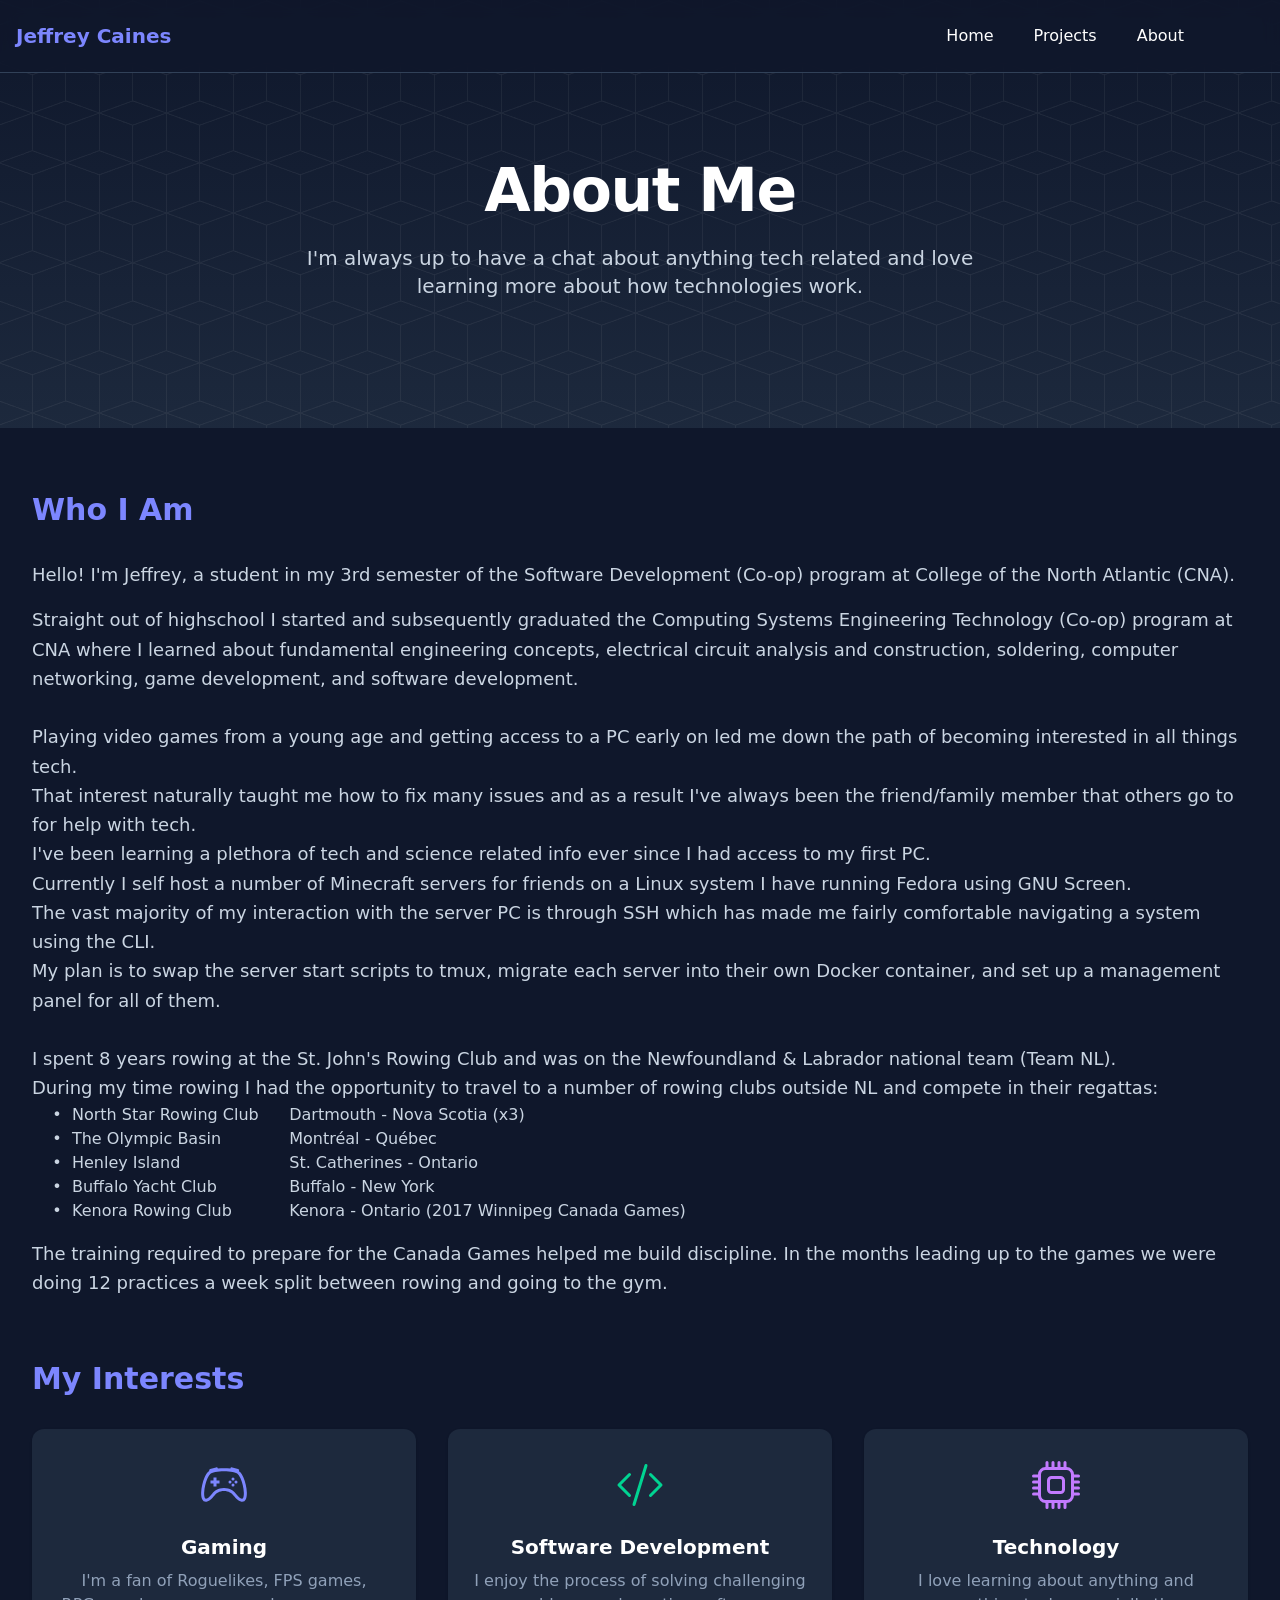
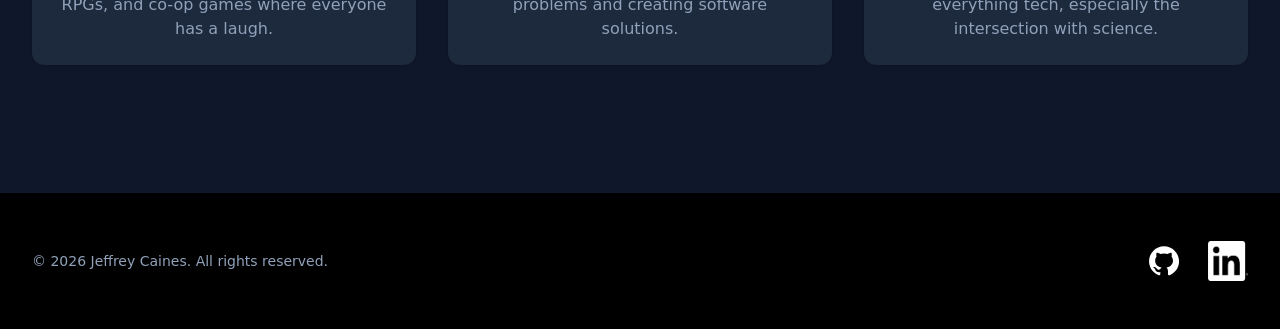
==== about.html @ e4be2f66 "Initial commit" ====
<!DOCTYPE html>
<html lang="en">
<head>
    <meta charset="UTF-8">
    <meta name="viewport" content="width=device-width, initial-scale=1.0">
    <title>About - Jeffrey Caines</title>
    <link href="./src/output.css" rel="stylesheet">
</head>
<body class="bg-slate-800 font-sans antialiased text-slate-900">
    <!-- Navigation -->
    <nav class="fixed top-0 z-50 w-full border-b backdrop-blur border-slate-700 bg-slate-900/80">
        <div class="mx-auto flex max-w-7xl items-center justify-between p-4">
            <a href="/" class="text-xl font-bold text-indigo-400">Jeffrey Caines</a>
            <button type="button" id="mobile-menu-toggle" class="inline-flex items-center justify-center rounded-md w-10 h-10 p-2 text-slate-400 hover:bg-slate-800 md:hidden">
                <svg class="h-5 w-5" fill="none" viewBox="0 0 24 24" stroke-width="1.5" stroke="currentColor"><path stroke-linecap="round" stroke-linejoin="round" d="M3.75 6.75h16.5M3.75 12h16.5m-16.5 5.25h16.5" aria-label="Open Mobile Navigation Menu"></path></svg>
            </button>
            <div class="hidden w-full md:block md:w-auto" id="mobile-menu">
                <ul class="font-medium flex flex-col p-4 border rounded-lg shadow-sm  border-slate-700 md:p-0 md:flex-row md:mr-16 md:items-center md:border-none md:shadow-none">
                    <li><a href="/"         class="block py-2 pl-2 rounded mx-4 text-white hover:bg-slate-800 hover:text-indigo-500">Home</a></li>
                    <li><a href="/projects" class="block py-2 pl-2 rounded mx-4 text-white hover:bg-slate-800 hover:text-indigo-500">Projects</a></li>
                    <li><a href="/about"    class="block py-2 pl-2 rounded mx-4 text-white hover:bg-slate-800 hover:text-indigo-500">About</a></li>
                    <!-- <li><a href="/resume"   class="block py-2 pl-2 rounded mx-4 text-white hover:bg-slate-800 hover:text-indigo-500">Resume</a></li> -->
                </ul>
            </div>
        </div>
    </nav>
    
    <!-- Hero Section -->
    <section class="relative overflow-hidden pt-32 pb-16 md:pt-40 md:pb-24 bg-gradient-to-b from-slate-900 to-slate-800">
        <div class="absolute inset-0 bg-hero-pattern opacity-30"></div>
        <div class="relative max-w-7xl mx-auto px-4 sm:px-6 lg:px-8 text-center">
            <h1 class="text-4xl font-extrabold tracking-tight md:text-5xl lg:text-6xl text-white mb-6">About Me</h1>
            <p class="max-w-2xl mx-auto text-xl text-slate-300 mb-8">I'm always up to have a chat about anything tech related and love learning more about how technologies work.</p>
        </div>
    </section>

    <!-- About Content -->
    <section class="py-16 bg-slate-900">
        <div class="max-w-7xl mx-auto px-4 sm:px-6 lg:px-8">
            <!-- Introduction Section -->
            <div class="mb-16">
                <h2 class="text-3xl font-bold mb-8 text-indigo-400">Who I Am</h2>
                <p class="text-lg leading-relaxed text-slate-300">
                    Hello! I'm Jeffrey, a student in my 3rd semester of the Software Development (Co-op) program at College of the North Atlantic (CNA).
                </p>
                <p class="text-lg leading-relaxed text-slate-300 mt-4">
                    Straight out of highschool I started and subsequently graduated the Computing Systems Engineering Technology (Co-op) program at CNA where I learned about fundamental engineering concepts, electrical circuit analysis and construction, soldering, computer networking, game development, and software development.
                    <br>
                    <br>Playing video games from a young age and getting access to a PC early on led me down the path of becoming interested in all things tech.
                    <br>That interest naturally taught me how to fix many issues and as a result I've always been the friend/family member that others go to for help with tech.
                    <br>I've been learning a plethora of tech and science related info ever since I had access to my first PC.
                    <br>Currently I self host a number of Minecraft servers for friends on a Linux system I have running Fedora using GNU Screen.
                    <br>The vast majority of my interaction with the server PC is through SSH which has made me fairly comfortable navigating a system using the CLI.
                    <br>My plan is to swap the server start scripts to tmux, migrate each server into their own Docker container, and set up a management panel for all of them.
                    <br>
                    <br>I spent 8 years rowing at the St. John's Rowing Club and was on the Newfoundland & Labrador national team (Team NL).
                    <br>During my time rowing I had the opportunity to travel to a number of rowing clubs outside NL and compete in their regattas:
                </p>
                    <table class="text-slate-300" style="white-space: pre;">
                        <tr><td>    •  </td><td>North Star Rowing Club      </td><td>Dartmouth - Nova Scotia (x3)</td></tr>
                        <tr><td>    •  </td><td>The Olympic Basin</td><td>Montréal - Québec</td></tr>
                        <tr><td>    •  </td><td>Henley Island</td><td>St. Catherines - Ontario</td></tr>
                        <tr><td>    •  </td><td>Buffalo Yacht Club</td><td>Buffalo - New York</td></tr>
                        <tr><td>    •  </td><td>Kenora Rowing Club</td><td>Kenora - Ontario (2017 Winnipeg Canada Games)</td></tr>
                    </table>
                <p class="text-lg leading-relaxed text-slate-300 mt-4">
                    The training required to prepare for the Canada Games helped me build discipline. In the months leading up to the games we were doing 12 practices a week split between rowing and going to the gym.
                </p>
            </div>

            <!-- Interests Grid -->
            <div class="mb-16">
                <h2 class="text-3xl font-bold mb-8 text-indigo-400">My Interests</h2>
                <div class="grid grid-cols-1 md:grid-cols-3 gap-8">
                    <!-- Interest 1 -->
                    <article class="text-center p-6  rounded-xl shadow-sm hover:shadow-md transition-shadow bg-slate-800">
                        <div class="mb-4 w-16 h-16 mx-auto flex items-center justify-center">
                            <svg xmlns="http://www.w3.org/2000/svg" fill="currentColor" class="bi bi-code-slash text-indigo-400 w-12 h-12" viewBox="0 0 16 16">
                                <path d="M11.5 6.027a.5.5 0 1 1-1 0 .5.5 0 0 1 1 0m-1.5 1.5a.5.5 0 1 0 0-1 .5.5 0 0 0 0 1m2.5-.5a.5.5 0 1 1-1 0 .5.5 0 0 1 1 0m-1.5 1.5a.5.5 0 1 0 0-1 .5.5 0 0 0 0 1m-6.5-3h1v1h1v1h-1v1h-1v-1h-1v-1h1z"/>
                                <path d="M3.051 3.26a.5.5 0 0 1 .354-.613l1.932-.518a.5.5 0 0 1 .62.39c.655-.079 1.35-.117 2.043-.117.72 0 1.443.041 2.12.126a.5.5 0 0 1 .622-.399l1.932.518a.5.5 0 0 1 .306.729q.211.136.373.297c.408.408.78 1.05 1.095 1.772.32.733.599 1.591.805 2.466s.34 1.78.364 2.606c.024.816-.059 1.602-.328 2.21a1.42 1.42 0 0 1-1.445.83c-.636-.067-1.115-.394-1.513-.773-.245-.232-.496-.526-.739-.808-.126-.148-.25-.292-.368-.423-.728-.804-1.597-1.527-3.224-1.527s-2.496.723-3.224 1.527c-.119.131-.242.275-.368.423-.243.282-.494.575-.739.808-.398.38-.877.706-1.513.773a1.42 1.42 0 0 1-1.445-.83c-.27-.608-.352-1.395-.329-2.21.024-.826.16-1.73.365-2.606.206-.875.486-1.733.805-2.466.315-.722.687-1.364 1.094-1.772a2.3 2.3 0 0 1 .433-.335l-.028-.079zm2.036.412c-.877.185-1.469.443-1.733.708-.276.276-.587.783-.885 1.465a14 14 0 0 0-.748 2.295 12.4 12.4 0 0 0-.339 2.406c-.022.755.062 1.368.243 1.776a.42.42 0 0 0 .426.24c.327-.034.61-.199.929-.502.212-.202.4-.423.615-.674.133-.156.276-.323.44-.504C4.861 9.969 5.978 9.027 8 9.027s3.139.942 3.965 1.855c.164.181.307.348.44.504.214.251.403.472.615.674.318.303.601.468.929.503a.42.42 0 0 0 .426-.241c.18-.408.265-1.02.243-1.776a12.4 12.4 0 0 0-.339-2.406 14 14 0 0 0-.748-2.295c-.298-.682-.61-1.19-.885-1.465-.264-.265-.856-.523-1.733-.708-.85-.179-1.877-.27-2.913-.27s-2.063.091-2.913.27"/>
                            </svg>
                        </div>
                        <h3 class="text-xl font-bold mb-2 text-white">Gaming</h3>
                        <p class="text-slate-400">I'm a fan of Roguelikes, FPS games, RPGs, and co-op games where everyone has a laugh.</p>
                    </article>

                    <!-- Interest 2 -->
                    <article class="text-center p-6 rounded-xl shadow-sm hover:shadow-md transition-shadow bg-slate-800">
                        <div class="mb-4 w-16 h-16 mx-auto flex items-center justify-center">
                            <svg xmlns="http://www.w3.org/2000/svg" fill="currentColor" class="bi bi-code-slash text-emerald-400 w-12 h-12" viewBox="0 0 16 16">
                                <path d="M10.478 1.647a.5.5 0 1 0-.956-.294l-4 13a.5.5 0 0 0 .956.294zM4.854 4.146a.5.5 0 0 1 0 .708L1.707 8l3.147 3.146a.5.5 0 0 1-.708.708l-3.5-3.5a.5.5 0 0 1 0-.708l3.5-3.5a.5.5 0 0 1 .708 0m6.292 0a.5.5 0 0 0 0 .708L14.293 8l-3.147 3.146a.5.5 0 0 0 .708.708l3.5-3.5a.5.5 0 0 0 0-.708l-3.5-3.5a.5.5 0 0 0-.708 0"/>
                            </svg>
                        </div>
                        <h3 class="text-xl font-bold mb-2 text-white">Software Development</h3>
                        <p class="text-slate-400">I enjoy the process of solving challenging problems and creating software solutions.</p>
                    </article>

                    <!-- Interest 3 -->
                    <article class="text-center p-6 rounded-xl shadow-sm hover:shadow-md transition-shadow bg-slate-800">
                        <div class="mb-4 w-16 h-16 mx-auto flex items-center justify-center">
                            <svg xmlns="http://www.w3.org/2000/svg" fill="currentColor" class="bi bi-code-slash text-purple-400 w-12 h-12" viewBox="0 0 16 16">
                                <path d="M5 0a.5.5 0 0 1 .5.5V2h1V.5a.5.5 0 0 1 1 0V2h1V.5a.5.5 0 0 1 1 0V2h1V.5a.5.5 0 0 1 1 0V2A2.5 2.5 0 0 1 14 4.5h1.5a.5.5 0 0 1 0 1H14v1h1.5a.5.5 0 0 1 0 1H14v1h1.5a.5.5 0 0 1 0 1H14v1h1.5a.5.5 0 0 1 0 1H14a2.5 2.5 0 0 1-2.5 2.5v1.5a.5.5 0 0 1-1 0V14h-1v1.5a.5.5 0 0 1-1 0V14h-1v1.5a.5.5 0 0 1-1 0V14h-1v1.5a.5.5 0 0 1-1 0V14A2.5 2.5 0 0 1 2 11.5H.5a.5.5 0 0 1 0-1H2v-1H.5a.5.5 0 0 1 0-1H2v-1H.5a.5.5 0 0 1 0-1H2v-1H.5a.5.5 0 0 1 0-1H2A2.5 2.5 0 0 1 4.5 2V.5A.5.5 0 0 1 5 0m-.5 3A1.5 1.5 0 0 0 3 4.5v7A1.5 1.5 0 0 0 4.5 13h7a1.5 1.5 0 0 0 1.5-1.5v-7A1.5 1.5 0 0 0 11.5 3zM5 6.5A1.5 1.5 0 0 1 6.5 5h3A1.5 1.5 0 0 1 11 6.5v3A1.5 1.5 0 0 1 9.5 11h-3A1.5 1.5 0 0 1 5 9.5zM6.5 6a.5.5 0 0 0-.5.5v3a.5.5 0 0 0 .5.5h3a.5.5 0 0 0 .5-.5v-3a.5.5 0 0 0-.5-.5z"/>
                            </svg>
                        </div>
                        <h3 class="text-xl font-bold mb-2 text-white">Technology</h3>
                        <p class= "text-slate-400">I love learning about anything and everything tech, especially the intersection with science.</p>
                    </article>
                </div>
            </div>

        </div>
    </section>

    <!-- Footer -->
    <footer class="bg-black py-12">
        <div class="max-w-7xl mx-auto px-4 sm:px-6 lg:px-8">
            <div class="flex flex-col md:flex-row justify-between items-center">
                <div class="mb-4 md:mb-0">
                    <p class="text-slate-400 text-sm">© 2026 Jeffrey Caines. All rights reserved.</p>
                </div>
                <div class="flex space-x-6">
                    <a href="https://github.com/JeffreyCaines" target="_blank" rel="noopener noreferrer" aria-label="GitHub">
                        <img class="w-10 h-10" src="assets/GitHub_Invertocat_White_Clearspace.svg"></img>
                    </a>
                    <a href="https://linkedin.com/in/jcaines7" target="_blank" rel="noopener noreferrer" aria-label="LinkedIn">
                        <img class="w-10 h-10" src="assets/InBug-White.png"></img>
                    </a>
                </div>
            </div>
        </div>
    </footer>

<script src="main.js" defer></script>
</body>
</html>
---- src/output.css ----
/*! tailwindcss v4.3.0 | MIT License | https://tailwindcss.com */
@layer properties;
@layer theme, base, components, utilities;
@layer theme {
  :root, :host {
    --font-sans: ui-sans-serif, system-ui, sans-serif, "Apple Color Emoji",
      "Segoe UI Emoji", "Segoe UI Symbol", "Noto Color Emoji";
    --font-mono: ui-monospace, SFMono-Regular, Menlo, Monaco, Consolas, "Liberation Mono",
      "Courier New", monospace;
    --color-red-600: oklch(57.7% 0.245 27.325);
    --color-emerald-100: oklch(95% 0.052 163.051);
    --color-emerald-400: oklch(76.5% 0.177 163.223);
    --color-emerald-500: oklch(69.6% 0.17 162.48);
    --color-emerald-600: oklch(59.6% 0.145 163.225);
    --color-emerald-900: oklch(37.8% 0.077 168.94);
    --color-teal-600: oklch(60% 0.118 184.704);
    --color-cyan-500: oklch(71.5% 0.143 215.221);
    --color-cyan-600: oklch(60.9% 0.126 221.723);
    --color-blue-100: oklch(93.2% 0.032 255.585);
    --color-blue-500: oklch(62.3% 0.214 259.815);
    --color-blue-900: oklch(37.9% 0.146 265.522);
    --color-indigo-50: oklch(96.2% 0.018 272.314);
    --color-indigo-100: oklch(93% 0.034 272.788);
    --color-indigo-200: oklch(87% 0.065 274.039);
    --color-indigo-400: oklch(67.3% 0.182 276.935);
    --color-indigo-500: oklch(58.5% 0.233 277.117);
    --color-indigo-600: oklch(51.1% 0.262 276.966);
    --color-indigo-700: oklch(45.7% 0.24 277.023);
    --color-indigo-900: oklch(35.9% 0.144 278.697);
    --color-purple-300: oklch(82.7% 0.119 306.383);
    --color-purple-400: oklch(71.4% 0.203 305.504);
    --color-purple-600: oklch(55.8% 0.288 302.321);
    --color-pink-500: oklch(65.6% 0.241 354.308);
    --color-slate-50: oklch(98.4% 0.003 247.858);
    --color-slate-100: oklch(96.8% 0.007 247.896);
    --color-slate-200: oklch(92.9% 0.013 255.508);
    --color-slate-300: oklch(86.9% 0.022 252.894);
    --color-slate-400: oklch(70.4% 0.04 256.788);
    --color-slate-500: oklch(55.4% 0.046 257.417);
    --color-slate-600: oklch(44.6% 0.043 257.281);
    --color-slate-700: oklch(37.2% 0.044 257.287);
    --color-slate-800: oklch(27.9% 0.041 260.031);
    --color-slate-900: oklch(20.8% 0.042 265.755);
    --color-gray-700: oklch(37.3% 0.034 259.733);
    --color-gray-800: oklch(27.8% 0.033 256.848);
    --color-black: #000;
    --color-white: #fff;
    --spacing: 0.25rem;
    --container-2xl: 42rem;
    --container-3xl: 48rem;
    --container-4xl: 56rem;
    --container-7xl: 80rem;
    --text-xs: 0.75rem;
    --text-xs--line-height: calc(1 / 0.75);
    --text-sm: 0.875rem;
    --text-sm--line-height: calc(1.25 / 0.875);
    --text-base: 1rem;
    --text-base--line-height: calc(1.5 / 1);
    --text-lg: 1.125rem;
    --text-lg--line-height: calc(1.75 / 1.125);
    --text-xl: 1.25rem;
    --text-xl--line-height: calc(1.75 / 1.25);
    --text-2xl: 1.5rem;
    --text-2xl--line-height: calc(2 / 1.5);
    --text-3xl: 1.875rem;
    --text-3xl--line-height: calc(2.25 / 1.875);
    --text-4xl: 2.25rem;
    --text-4xl--line-height: calc(2.5 / 2.25);
    --text-5xl: 3rem;
    --text-5xl--line-height: 1;
    --text-6xl: 3.75rem;
    --text-6xl--line-height: 1;
    --font-weight-medium: 500;
    --font-weight-semibold: 600;
    --font-weight-bold: 700;
    --font-weight-extrabold: 800;
    --tracking-tight: -0.025em;
    --leading-relaxed: 1.625;
    --radius-md: 0.375rem;
    --radius-lg: 0.5rem;
    --radius-xl: 0.75rem;
    --default-transition-duration: 150ms;
    --default-transition-timing-function: cubic-bezier(0.4, 0, 0.2, 1);
    --default-font-family: var(--font-sans);
    --default-mono-font-family: var(--font-mono);
    --color-python-color: oklch(53.54% 0.1022 246.5);
    --color-javascript-color: oklch(89.61% 0.1527 102.08);
    --color-html-color: oklch(62.21% 0.1938 34.85);
    --color-css-color: oklch(44.03% 0.1603 303.37);
    --color-java-color: oklch(60.4% 0.1232 69.41);
    --color-c-color: oklch(44.95% 0 0);
    --color-csharp-color: oklch(53.9814% 0.179279 141.4299);
    --color-objectivec-color: oklch(65.66% 0.1838 258.62);
    --color-sql-color: oklch(71.46% 0.1579 67.02);
    --color-php-color: oklch(49.23% 0.0915 272.03);
    --color-xml-color: oklch(48.51% 0.1428 251.44);
    --color-jinja-color: oklch(47.96% 0.1608 28.48);
    --color-html-alt-color: contrast-color(var(--color-html-color) to white black);
    --background-image-hero-pattern: url('../assets/cubes.png');
  }
}
@layer base {
  *, ::after, ::before, ::backdrop, ::file-selector-button {
    box-sizing: border-box;
    margin: 0;
    padding: 0;
    border: 0 solid;
  }
  html, :host {
    line-height: 1.5;
    -webkit-text-size-adjust: 100%;
    tab-size: 4;
    font-family: var(--default-font-family, ui-sans-serif, system-ui, sans-serif, "Apple Color Emoji", "Segoe UI Emoji", "Segoe UI Symbol", "Noto Color Emoji");
    font-feature-settings: var(--default-font-feature-settings, normal);
    font-variation-settings: var(--default-font-variation-settings, normal);
    -webkit-tap-highlight-color: transparent;
  }
  hr {
    height: 0;
    color: inherit;
    border-top-width: 1px;
  }
  abbr:where([title]) {
    -webkit-text-decoration: underline dotted;
    text-decoration: underline dotted;
  }
  h1, h2, h3, h4, h5, h6 {
    font-size: inherit;
    font-weight: inherit;
  }
  a {
    color: inherit;
    -webkit-text-decoration: inherit;
    text-decoration: inherit;
  }
  b, strong {
    font-weight: bolder;
  }
  code, kbd, samp, pre {
    font-family: var(--default-mono-font-family, ui-monospace, SFMono-Regular, Menlo, Monaco, Consolas, "Liberation Mono", "Courier New", monospace);
    font-feature-settings: var(--default-mono-font-feature-settings, normal);
    font-variation-settings: var(--default-mono-font-variation-settings, normal);
    font-size: 1em;
  }
  small {
    font-size: 80%;
  }
  sub, sup {
    font-size: 75%;
    line-height: 0;
    position: relative;
    vertical-align: baseline;
  }
  sub {
    bottom: -0.25em;
  }
  sup {
    top: -0.5em;
  }
  table {
    text-indent: 0;
    border-color: inherit;
    border-collapse: collapse;
  }
  :-moz-focusring {
    outline: auto;
  }
  progress {
    vertical-align: baseline;
  }
  summary {
    display: list-item;
  }
  ol, ul, menu {
    list-style: none;
  }
  img, svg, video, canvas, audio, iframe, embed, object {
    display: block;
    vertical-align: middle;
  }
  img, video {
    max-width: 100%;
    height: auto;
  }
  button, input, select, optgroup, textarea, ::file-selector-button {
    font: inherit;
    font-feature-settings: inherit;
    font-variation-settings: inherit;
    letter-spacing: inherit;
    color: inherit;
    border-radius: 0;
    background-color: transparent;
    opacity: 1;
  }
  :where(select:is([multiple], [size])) optgroup {
    font-weight: bolder;
  }
  :where(select:is([multiple], [size])) optgroup option {
    padding-inline-start: 20px;
  }
  ::file-selector-button {
    margin-inline-end: 4px;
  }
  ::placeholder {
    opacity: 1;
  }
  @supports (not (-webkit-appearance: -apple-pay-button))  or (contain-intrinsic-size: 1px) {
    ::placeholder {
      color: currentcolor;
      @supports (color: color-mix(in lab, red, red)) {
        color: color-mix(in oklab, currentcolor 50%, transparent);
      }
    }
  }
  textarea {
    resize: vertical;
  }
  ::-webkit-search-decoration {
    -webkit-appearance: none;
  }
  ::-webkit-date-and-time-value {
    min-height: 1lh;
    text-align: inherit;
  }
  ::-webkit-datetime-edit {
    display: inline-flex;
  }
  ::-webkit-datetime-edit-fields-wrapper {
    padding: 0;
  }
  ::-webkit-datetime-edit, ::-webkit-datetime-edit-year-field, ::-webkit-datetime-edit-month-field, ::-webkit-datetime-edit-day-field, ::-webkit-datetime-edit-hour-field, ::-webkit-datetime-edit-minute-field, ::-webkit-datetime-edit-second-field, ::-webkit-datetime-edit-millisecond-field, ::-webkit-datetime-edit-meridiem-field {
    padding-block: 0;
  }
  ::-webkit-calendar-picker-indicator {
    line-height: 1;
  }
  :-moz-ui-invalid {
    box-shadow: none;
  }
  button, input:where([type="button"], [type="reset"], [type="submit"]), ::file-selector-button {
    appearance: button;
  }
  ::-webkit-inner-spin-button, ::-webkit-outer-spin-button {
    height: auto;
  }
  [hidden]:where(:not([hidden="until-found"])) {
    display: none !important;
  }
}
@layer utilities {
  .absolute {
    position: absolute;
  }
  .fixed {
    position: fixed;
  }
  .relative {
    position: relative;
  }
  .inset-0 {
    inset: calc(var(--spacing) * 0);
  }
  .top-0 {
    top: calc(var(--spacing) * 0);
  }
  .left-0 {
    left: calc(var(--spacing) * 0);
  }
  .left-\[-1\.688rem\] {
    left: -1.688rem;
  }
  .z-10 {
    z-index: 10;
  }
  .z-50 {
    z-index: 50;
  }
  .container {
    width: 100%;
    @media (width >= 40rem) {
      max-width: 40rem;
    }
    @media (width >= 48rem) {
      max-width: 48rem;
    }
    @media (width >= 64rem) {
      max-width: 64rem;
    }
    @media (width >= 80rem) {
      max-width: 80rem;
    }
    @media (width >= 96rem) {
      max-width: 96rem;
    }
  }
  .mx-4 {
    margin-inline: calc(var(--spacing) * 4);
  }
  .mx-auto {
    margin-inline: auto;
  }
  .my-auto {
    margin-block: auto;
  }
  .mt-1 {
    margin-top: calc(var(--spacing) * 1);
  }
  .mt-2 {
    margin-top: calc(var(--spacing) * 2);
  }
  .mt-3 {
    margin-top: calc(var(--spacing) * 3);
  }
  .mt-4 {
    margin-top: calc(var(--spacing) * 4);
  }
  .mt-5 {
    margin-top: calc(var(--spacing) * 5);
  }
  .mt-6 {
    margin-top: calc(var(--spacing) * 6);
  }
  .mt-7 {
    margin-top: calc(var(--spacing) * 7);
  }
  .mt-8 {
    margin-top: calc(var(--spacing) * 8);
  }
  .mt-10 {
    margin-top: calc(var(--spacing) * 10);
  }
  .mt-12 {
    margin-top: calc(var(--spacing) * 12);
  }
  .mt-30 {
    margin-top: calc(var(--spacing) * 30);
  }
  .mt-auto {
    margin-top: auto;
  }
  .mr-2 {
    margin-right: calc(var(--spacing) * 2);
  }
  .mr-6 {
    margin-right: calc(var(--spacing) * 6);
  }
  .mb-1 {
    margin-bottom: calc(var(--spacing) * 1);
  }
  .mb-2 {
    margin-bottom: calc(var(--spacing) * 2);
  }
  .mb-4 {
    margin-bottom: calc(var(--spacing) * 4);
  }
  .mb-6 {
    margin-bottom: calc(var(--spacing) * 6);
  }
  .mb-8 {
    margin-bottom: calc(var(--spacing) * 8);
  }
  .mb-12 {
    margin-bottom: calc(var(--spacing) * 12);
  }
  .mb-16 {
    margin-bottom: calc(var(--spacing) * 16);
  }
  .mb-auto {
    margin-bottom: auto;
  }
  .ml-16 {
    margin-left: calc(var(--spacing) * 16);
  }
  .line-clamp-3 {
    overflow: hidden;
    display: -webkit-box;
    -webkit-box-orient: vertical;
    -webkit-line-clamp: 3;
  }
  .block {
    display: block;
  }
  .flex {
    display: flex;
  }
  .grid {
    display: grid;
  }
  .hidden {
    display: none;
  }
  .inline-flex {
    display: inline-flex;
  }
  .table {
    display: table;
  }
  .h-4 {
    height: calc(var(--spacing) * 4);
  }
  .h-5 {
    height: calc(var(--spacing) * 5);
  }
  .h-7 {
    height: calc(var(--spacing) * 7);
  }
  .h-10 {
    height: calc(var(--spacing) * 10);
  }
  .h-12 {
    height: calc(var(--spacing) * 12);
  }
  .h-14 {
    height: calc(var(--spacing) * 14);
  }
  .h-16 {
    height: calc(var(--spacing) * 16);
  }
  .h-full {
    height: 100%;
  }
  .w-0 {
    width: calc(var(--spacing) * 0);
  }
  .w-0\.5 {
    width: calc(var(--spacing) * 0.5);
  }
  .w-4 {
    width: calc(var(--spacing) * 4);
  }
  .w-5 {
    width: calc(var(--spacing) * 5);
  }
  .w-7 {
    width: calc(var(--spacing) * 7);
  }
  .w-10 {
    width: calc(var(--spacing) * 10);
  }
  .w-12 {
    width: calc(var(--spacing) * 12);
  }
  .w-14 {
    width: calc(var(--spacing) * 14);
  }
  .w-16 {
    width: calc(var(--spacing) * 16);
  }
  .w-full {
    width: 100%;
  }
  .max-w-2xl {
    max-width: var(--container-2xl);
  }
  .max-w-3xl {
    max-width: var(--container-3xl);
  }
  .max-w-4xl {
    max-width: var(--container-4xl);
  }
  .max-w-7xl {
    max-width: var(--container-7xl);
  }
  .flex-1 {
    flex: 1;
  }
  .border-collapse {
    border-collapse: collapse;
  }
  .transform {
    transform: var(--tw-rotate-x,) var(--tw-rotate-y,) var(--tw-rotate-z,) var(--tw-skew-x,) var(--tw-skew-y,);
  }
  .resize {
    resize: both;
  }
  .grid-cols-1 {
    grid-template-columns: repeat(1, minmax(0, 1fr));
  }
  .flex-col {
    flex-direction: column;
  }
  .items-center {
    align-items: center;
  }
  .justify-between {
    justify-content: space-between;
  }
  .justify-center {
    justify-content: center;
  }
  .gap-2 {
    gap: calc(var(--spacing) * 2);
  }
  .gap-4 {
    gap: calc(var(--spacing) * 4);
  }
  .gap-6 {
    gap: calc(var(--spacing) * 6);
  }
  .gap-8 {
    gap: calc(var(--spacing) * 8);
  }
  .space-y-8 {
    :where(& > :not(:last-child)) {
      --tw-space-y-reverse: 0;
      margin-block-start: calc(calc(var(--spacing) * 8) * var(--tw-space-y-reverse));
      margin-block-end: calc(calc(var(--spacing) * 8) * calc(1 - var(--tw-space-y-reverse)));
    }
  }
  .space-x-6 {
    :where(& > :not(:last-child)) {
      --tw-space-x-reverse: 0;
      margin-inline-start: calc(calc(var(--spacing) * 6) * var(--tw-space-x-reverse));
      margin-inline-end: calc(calc(var(--spacing) * 6) * calc(1 - var(--tw-space-x-reverse)));
    }
  }
  .overflow-hidden {
    overflow: hidden;
  }
  .rounded {
    border-radius: 0.25rem;
  }
  .rounded-full {
    border-radius: calc(infinity * 1px);
  }
  .rounded-lg {
    border-radius: var(--radius-lg);
  }
  .rounded-md {
    border-radius: var(--radius-md);
  }
  .rounded-xl {
    border-radius: var(--radius-xl);
  }
  .border {
    border-style: var(--tw-border-style);
    border-width: 1px;
  }
  .border-4 {
    border-style: var(--tw-border-style);
    border-width: 4px;
  }
  .border-b {
    border-bottom-style: var(--tw-border-style);
    border-bottom-width: 1px;
  }
  .border-l-4 {
    border-left-style: var(--tw-border-style);
    border-left-width: 4px;
  }
  .border-indigo-500 {
    border-color: var(--color-indigo-500);
  }
  .border-slate-200 {
    border-color: var(--color-slate-200);
  }
  .border-slate-300 {
    border-color: var(--color-slate-300);
  }
  .border-slate-600 {
    border-color: var(--color-slate-600);
  }
  .border-slate-700 {
    border-color: var(--color-slate-700);
  }
  .border-slate-800 {
    border-color: var(--color-slate-800);
  }
  .border-slate-900 {
    border-color: var(--color-slate-900);
  }
  .border-transparent {
    border-color: transparent;
  }
  .border-white {
    border-color: var(--color-white);
  }
  .bg-black {
    background-color: var(--color-black);
  }
  .bg-blue-100 {
    background-color: var(--color-blue-100);
  }
  .bg-css-color {
    background-color: var(--color-css-color);
  }
  .bg-emerald-100 {
    background-color: var(--color-emerald-100);
  }
  .bg-gray-800 {
    background-color: var(--color-gray-800);
  }
  .bg-html-color {
    background-color: var(--color-html-color);
  }
  .bg-indigo-100 {
    background-color: var(--color-indigo-100);
  }
  .bg-indigo-500 {
    background-color: var(--color-indigo-500);
  }
  .bg-indigo-600 {
    background-color: var(--color-indigo-600);
  }
  .bg-javascript-color {
    background-color: var(--color-javascript-color);
  }
  .bg-jinja-color {
    background-color: var(--color-jinja-color);
  }
  .bg-python-color {
    background-color: var(--color-python-color);
  }
  .bg-slate-50 {
    background-color: var(--color-slate-50);
  }
  .bg-slate-200 {
    background-color: var(--color-slate-200);
  }
  .bg-slate-800 {
    background-color: var(--color-slate-800);
  }
  .bg-slate-900 {
    background-color: var(--color-slate-900);
  }
  .bg-slate-900\/80 {
    background-color: color-mix(in srgb, oklch(20.8% 0.042 265.755) 80%, transparent);
    @supports (color: color-mix(in lab, red, red)) {
      background-color: color-mix(in oklab, var(--color-slate-900) 80%, transparent);
    }
  }
  .bg-white {
    background-color: var(--color-white);
  }
  .bg-white\/80 {
    background-color: color-mix(in srgb, #fff 80%, transparent);
    @supports (color: color-mix(in lab, red, red)) {
      background-color: color-mix(in oklab, var(--color-white) 80%, transparent);
    }
  }
  .bg-gradient-to-b {
    --tw-gradient-position: to bottom in oklab;
    background-image: linear-gradient(var(--tw-gradient-stops));
  }
  .bg-gradient-to-br {
    --tw-gradient-position: to bottom right in oklab;
    background-image: linear-gradient(var(--tw-gradient-stops));
  }
  .bg-gradient-to-r {
    --tw-gradient-position: to right in oklab;
    background-image: linear-gradient(var(--tw-gradient-stops));
  }
  .bg-\[url\(\'assets\/cubes\.png\'\)\] {
    background-image: url('assets/cubes.png');
  }
  .bg-\[url\(\'https\:\/\/www\.transparenttextures\.com\/patterns\/cubes\.png\'\)\] {
    background-image: url('https://www.transparenttextures.com/patterns/cubes.png');
  }
  .bg-hero-pattern {
    background-image: var(--background-image-hero-pattern);
  }
  .from-blue-500 {
    --tw-gradient-from: var(--color-blue-500);
    --tw-gradient-stops: var(--tw-gradient-via-stops, var(--tw-gradient-position), var(--tw-gradient-from) var(--tw-gradient-from-position), var(--tw-gradient-to) var(--tw-gradient-to-position));
  }
  .from-emerald-500 {
    --tw-gradient-from: var(--color-emerald-500);
    --tw-gradient-stops: var(--tw-gradient-via-stops, var(--tw-gradient-position), var(--tw-gradient-from) var(--tw-gradient-from-position), var(--tw-gradient-to) var(--tw-gradient-to-position));
  }
  .from-indigo-50 {
    --tw-gradient-from: var(--color-indigo-50);
    --tw-gradient-stops: var(--tw-gradient-via-stops, var(--tw-gradient-position), var(--tw-gradient-from) var(--tw-gradient-from-position), var(--tw-gradient-to) var(--tw-gradient-to-position));
  }
  .from-indigo-500 {
    --tw-gradient-from: var(--color-indigo-500);
    --tw-gradient-stops: var(--tw-gradient-via-stops, var(--tw-gradient-position), var(--tw-gradient-from) var(--tw-gradient-from-position), var(--tw-gradient-to) var(--tw-gradient-to-position));
  }
  .from-slate-50 {
    --tw-gradient-from: var(--color-slate-50);
    --tw-gradient-stops: var(--tw-gradient-via-stops, var(--tw-gradient-position), var(--tw-gradient-from) var(--tw-gradient-from-position), var(--tw-gradient-to) var(--tw-gradient-to-position));
  }
  .from-slate-900 {
    --tw-gradient-from: var(--color-slate-900);
    --tw-gradient-stops: var(--tw-gradient-via-stops, var(--tw-gradient-position), var(--tw-gradient-from) var(--tw-gradient-from-position), var(--tw-gradient-to) var(--tw-gradient-to-position));
  }
  .via-purple-300 {
    --tw-gradient-via: var(--color-purple-300);
    --tw-gradient-via-stops: var(--tw-gradient-position), var(--tw-gradient-from) var(--tw-gradient-from-position), var(--tw-gradient-via) var(--tw-gradient-via-position), var(--tw-gradient-to) var(--tw-gradient-to-position);
    --tw-gradient-stops: var(--tw-gradient-via-stops);
  }
  .via-purple-600 {
    --tw-gradient-via: var(--color-purple-600);
    --tw-gradient-via-stops: var(--tw-gradient-position), var(--tw-gradient-from) var(--tw-gradient-from-position), var(--tw-gradient-via) var(--tw-gradient-via-position), var(--tw-gradient-to) var(--tw-gradient-to-position);
    --tw-gradient-stops: var(--tw-gradient-via-stops);
  }
  .via-red-600 {
    --tw-gradient-via: var(--color-red-600);
    --tw-gradient-via-stops: var(--tw-gradient-position), var(--tw-gradient-from) var(--tw-gradient-from-position), var(--tw-gradient-via) var(--tw-gradient-via-position), var(--tw-gradient-to) var(--tw-gradient-to-position);
    --tw-gradient-stops: var(--tw-gradient-via-stops);
  }
  .via-teal-600 {
    --tw-gradient-via: var(--color-teal-600);
    --tw-gradient-via-stops: var(--tw-gradient-position), var(--tw-gradient-from) var(--tw-gradient-from-position), var(--tw-gradient-via) var(--tw-gradient-via-position), var(--tw-gradient-to) var(--tw-gradient-to-position);
    --tw-gradient-stops: var(--tw-gradient-via-stops);
  }
  .to-cyan-500 {
    --tw-gradient-to: var(--color-cyan-500);
    --tw-gradient-stops: var(--tw-gradient-via-stops, var(--tw-gradient-position), var(--tw-gradient-from) var(--tw-gradient-from-position), var(--tw-gradient-to) var(--tw-gradient-to-position));
  }
  .to-cyan-600 {
    --tw-gradient-to: var(--color-cyan-600);
    --tw-gradient-stops: var(--tw-gradient-via-stops, var(--tw-gradient-position), var(--tw-gradient-from) var(--tw-gradient-from-position), var(--tw-gradient-to) var(--tw-gradient-to-position));
  }
  .to-pink-500 {
    --tw-gradient-to: var(--color-pink-500);
    --tw-gradient-stops: var(--tw-gradient-via-stops, var(--tw-gradient-position), var(--tw-gradient-from) var(--tw-gradient-from-position), var(--tw-gradient-to) var(--tw-gradient-to-position));
  }
  .to-slate-800 {
    --tw-gradient-to: var(--color-slate-800);
    --tw-gradient-stops: var(--tw-gradient-via-stops, var(--tw-gradient-position), var(--tw-gradient-from) var(--tw-gradient-from-position), var(--tw-gradient-to) var(--tw-gradient-to-position));
  }
  .to-teal-600 {
    --tw-gradient-to: var(--color-teal-600);
    --tw-gradient-stops: var(--tw-gradient-via-stops, var(--tw-gradient-position), var(--tw-gradient-from) var(--tw-gradient-from-position), var(--tw-gradient-to) var(--tw-gradient-to-position));
  }
  .to-white {
    --tw-gradient-to: var(--color-white);
    --tw-gradient-stops: var(--tw-gradient-via-stops, var(--tw-gradient-position), var(--tw-gradient-from) var(--tw-gradient-from-position), var(--tw-gradient-to) var(--tw-gradient-to-position));
  }
  .p-2 {
    padding: calc(var(--spacing) * 2);
  }
  .p-4 {
    padding: calc(var(--spacing) * 4);
  }
  .p-6 {
    padding: calc(var(--spacing) * 6);
  }
  .p-8 {
    padding: calc(var(--spacing) * 8);
  }
  .px-2 {
    padding-inline: calc(var(--spacing) * 2);
  }
  .px-2\.5 {
    padding-inline: calc(var(--spacing) * 2.5);
  }
  .px-4 {
    padding-inline: calc(var(--spacing) * 4);
  }
  .px-6 {
    padding-inline: calc(var(--spacing) * 6);
  }
  .px-12 {
    padding-inline: calc(var(--spacing) * 12);
  }
  .py-0 {
    padding-block: calc(var(--spacing) * 0);
  }
  .py-0\.5 {
    padding-block: calc(var(--spacing) * 0.5);
  }
  .py-2 {
    padding-block: calc(var(--spacing) * 2);
  }
  .py-3 {
    padding-block: calc(var(--spacing) * 3);
  }
  .py-4 {
    padding-block: calc(var(--spacing) * 4);
  }
  .py-6 {
    padding-block: calc(var(--spacing) * 6);
  }
  .py-12 {
    padding-block: calc(var(--spacing) * 12);
  }
  .py-16 {
    padding-block: calc(var(--spacing) * 16);
  }
  .pt-32 {
    padding-top: calc(var(--spacing) * 32);
  }
  .pr-4 {
    padding-right: calc(var(--spacing) * 4);
  }
  .pb-16 {
    padding-bottom: calc(var(--spacing) * 16);
  }
  .pl-2 {
    padding-left: calc(var(--spacing) * 2);
  }
  .pl-3 {
    padding-left: calc(var(--spacing) * 3);
  }
  .pl-8 {
    padding-left: calc(var(--spacing) * 8);
  }
  .text-center {
    text-align: center;
  }
  .text-left {
    text-align: left;
  }
  .font-sans {
    font-family: var(--font-sans);
  }
  .text-2xl {
    font-size: var(--text-2xl);
    line-height: var(--tw-leading, var(--text-2xl--line-height));
  }
  .text-3xl {
    font-size: var(--text-3xl);
    line-height: var(--tw-leading, var(--text-3xl--line-height));
  }
  .text-4xl {
    font-size: var(--text-4xl);
    line-height: var(--tw-leading, var(--text-4xl--line-height));
  }
  .text-base {
    font-size: var(--text-base);
    line-height: var(--tw-leading, var(--text-base--line-height));
  }
  .text-lg {
    font-size: var(--text-lg);
    line-height: var(--tw-leading, var(--text-lg--line-height));
  }
  .text-sm {
    font-size: var(--text-sm);
    line-height: var(--tw-leading, var(--text-sm--line-height));
  }
  .text-xl {
    font-size: var(--text-xl);
    line-height: var(--tw-leading, var(--text-xl--line-height));
  }
  .text-xs {
    font-size: var(--text-xs);
    line-height: var(--tw-leading, var(--text-xs--line-height));
  }
  .leading-relaxed {
    --tw-leading: var(--leading-relaxed);
    line-height: var(--leading-relaxed);
  }
  .font-bold {
    --tw-font-weight: var(--font-weight-bold);
    font-weight: var(--font-weight-bold);
  }
  .font-extrabold {
    --tw-font-weight: var(--font-weight-extrabold);
    font-weight: var(--font-weight-extrabold);
  }
  .font-medium {
    --tw-font-weight: var(--font-weight-medium);
    font-weight: var(--font-weight-medium);
  }
  .font-semibold {
    --tw-font-weight: var(--font-weight-semibold);
    font-weight: var(--font-weight-semibold);
  }
  .tracking-tight {
    --tw-tracking: var(--tracking-tight);
    letter-spacing: var(--tracking-tight);
  }
  .text-black {
    color: var(--color-black);
  }
  .text-emerald-400 {
    color: var(--color-emerald-400);
  }
  .text-emerald-600 {
    color: var(--color-emerald-600);
  }
  .text-html-alt-color {
    color: var(--color-html-alt-color);
  }
  .text-indigo-400 {
    color: var(--color-indigo-400);
  }
  .text-indigo-600 {
    color: var(--color-indigo-600);
  }
  .text-indigo-700 {
    color: var(--color-indigo-700);
  }
  .text-purple-400 {
    color: var(--color-purple-400);
  }
  .text-slate-300 {
    color: var(--color-slate-300);
  }
  .text-slate-400 {
    color: var(--color-slate-400);
  }
  .text-slate-500 {
    color: var(--color-slate-500);
  }
  .text-slate-600 {
    color: var(--color-slate-600);
  }
  .text-slate-700 {
    color: var(--color-slate-700);
  }
  .text-slate-900 {
    color: var(--color-slate-900);
  }
  .text-white {
    color: var(--color-white);
  }
  .underline {
    text-decoration-line: underline;
  }
  .antialiased {
    -webkit-font-smoothing: antialiased;
    -moz-osx-font-smoothing: grayscale;
  }
  .opacity-30 {
    opacity: 30%;
  }
  .opacity-70 {
    opacity: 70%;
  }
  .opacity-80 {
    opacity: 80%;
  }
  .shadow-lg {
    --tw-shadow: 0 10px 15px -3px var(--tw-shadow-color, rgb(0 0 0 / 0.1)), 0 4px 6px -4px var(--tw-shadow-color, rgb(0 0 0 / 0.1));
    box-shadow: var(--tw-inset-shadow), var(--tw-inset-ring-shadow), var(--tw-ring-offset-shadow), var(--tw-ring-shadow), var(--tw-shadow);
  }
  .shadow-sm {
    --tw-shadow: 0 1px 3px 0 var(--tw-shadow-color, rgb(0 0 0 / 0.1)), 0 1px 2px -1px var(--tw-shadow-color, rgb(0 0 0 / 0.1));
    box-shadow: var(--tw-inset-shadow), var(--tw-inset-ring-shadow), var(--tw-ring-offset-shadow), var(--tw-ring-shadow), var(--tw-shadow);
  }
  .outline {
    outline-style: var(--tw-outline-style);
    outline-width: 1px;
  }
  .filter {
    filter: var(--tw-blur,) var(--tw-brightness,) var(--tw-contrast,) var(--tw-grayscale,) var(--tw-hue-rotate,) var(--tw-invert,) var(--tw-saturate,) var(--tw-sepia,) var(--tw-drop-shadow,);
  }
  .backdrop-blur {
    --tw-backdrop-blur: blur(8px);
    -webkit-backdrop-filter: var(--tw-backdrop-blur,) var(--tw-backdrop-brightness,) var(--tw-backdrop-contrast,) var(--tw-backdrop-grayscale,) var(--tw-backdrop-hue-rotate,) var(--tw-backdrop-invert,) var(--tw-backdrop-opacity,) var(--tw-backdrop-saturate,) var(--tw-backdrop-sepia,);
    backdrop-filter: var(--tw-backdrop-blur,) var(--tw-backdrop-brightness,) var(--tw-backdrop-contrast,) var(--tw-backdrop-grayscale,) var(--tw-backdrop-hue-rotate,) var(--tw-backdrop-invert,) var(--tw-backdrop-opacity,) var(--tw-backdrop-saturate,) var(--tw-backdrop-sepia,);
  }
  .backdrop-filter {
    -webkit-backdrop-filter: var(--tw-backdrop-blur,) var(--tw-backdrop-brightness,) var(--tw-backdrop-contrast,) var(--tw-backdrop-grayscale,) var(--tw-backdrop-hue-rotate,) var(--tw-backdrop-invert,) var(--tw-backdrop-opacity,) var(--tw-backdrop-saturate,) var(--tw-backdrop-sepia,);
    backdrop-filter: var(--tw-backdrop-blur,) var(--tw-backdrop-brightness,) var(--tw-backdrop-contrast,) var(--tw-backdrop-grayscale,) var(--tw-backdrop-hue-rotate,) var(--tw-backdrop-invert,) var(--tw-backdrop-opacity,) var(--tw-backdrop-saturate,) var(--tw-backdrop-sepia,);
  }
  .transition {
    transition-property: color, background-color, border-color, outline-color, text-decoration-color, fill, stroke, --tw-gradient-from, --tw-gradient-via, --tw-gradient-to, opacity, box-shadow, transform, translate, scale, rotate, filter, -webkit-backdrop-filter, backdrop-filter, display, content-visibility, overlay, pointer-events;
    transition-timing-function: var(--tw-ease, var(--default-transition-timing-function));
    transition-duration: var(--tw-duration, var(--default-transition-duration));
  }
  .transition-all {
    transition-property: all;
    transition-timing-function: var(--tw-ease, var(--default-transition-timing-function));
    transition-duration: var(--tw-duration, var(--default-transition-duration));
  }
  .transition-shadow {
    transition-property: box-shadow;
    transition-timing-function: var(--tw-ease, var(--default-transition-timing-function));
    transition-duration: var(--tw-duration, var(--default-transition-duration));
  }
  .duration-300 {
    --tw-duration: 300ms;
    transition-duration: 300ms;
  }
  .hover\:scale-105 {
    &:hover {
      @media (hover: hover) {
        --tw-scale-x: 105%;
        --tw-scale-y: 105%;
        --tw-scale-z: 105%;
        scale: var(--tw-scale-x) var(--tw-scale-y);
      }
    }
  }
  .hover\:bg-indigo-200 {
    &:hover {
      @media (hover: hover) {
        background-color: var(--color-indigo-200);
      }
    }
  }
  .hover\:bg-indigo-700 {
    &:hover {
      @media (hover: hover) {
        background-color: var(--color-indigo-700);
      }
    }
  }
  .hover\:bg-slate-100 {
    &:hover {
      @media (hover: hover) {
        background-color: var(--color-slate-100);
      }
    }
  }
  .hover\:bg-slate-700 {
    &:hover {
      @media (hover: hover) {
        background-color: var(--color-slate-700);
      }
    }
  }
  .hover\:bg-slate-800 {
    &:hover {
      @media (hover: hover) {
        background-color: var(--color-slate-800);
      }
    }
  }
  .hover\:text-indigo-500 {
    &:hover {
      @media (hover: hover) {
        color: var(--color-indigo-500);
      }
    }
  }
  .hover\:shadow-md {
    &:hover {
      @media (hover: hover) {
        --tw-shadow: 0 4px 6px -1px var(--tw-shadow-color, rgb(0 0 0 / 0.1)), 0 2px 4px -2px var(--tw-shadow-color, rgb(0 0 0 / 0.1));
        box-shadow: var(--tw-inset-shadow), var(--tw-inset-ring-shadow), var(--tw-ring-offset-shadow), var(--tw-ring-shadow), var(--tw-shadow);
      }
    }
  }
  .hover\:shadow-xl {
    &:hover {
      @media (hover: hover) {
        --tw-shadow: 0 20px 25px -5px var(--tw-shadow-color, rgb(0 0 0 / 0.1)), 0 8px 10px -6px var(--tw-shadow-color, rgb(0 0 0 / 0.1));
        box-shadow: var(--tw-inset-shadow), var(--tw-inset-ring-shadow), var(--tw-ring-offset-shadow), var(--tw-ring-shadow), var(--tw-shadow);
      }
    }
  }
  .focus\:border-transparent {
    &:focus {
      border-color: transparent;
    }
  }
  .focus\:ring-2 {
    &:focus {
      --tw-ring-shadow: var(--tw-ring-inset,) 0 0 0 calc(2px + var(--tw-ring-offset-width)) var(--tw-ring-color, currentcolor);
      box-shadow: var(--tw-inset-shadow), var(--tw-inset-ring-shadow), var(--tw-ring-offset-shadow), var(--tw-ring-shadow), var(--tw-shadow);
    }
  }
  .focus\:ring-indigo-500 {
    &:focus {
      --tw-ring-color: var(--color-indigo-500);
    }
  }
  .focus\:ring-offset-2 {
    &:focus {
      --tw-ring-offset-width: 2px;
      --tw-ring-offset-shadow: var(--tw-ring-inset,) 0 0 0 var(--tw-ring-offset-width) var(--tw-ring-offset-color);
    }
  }
  .focus\:outline-none {
    &:focus {
      --tw-outline-style: none;
      outline-style: none;
    }
  }
  .focus-visible\:outline {
    &:focus-visible {
      outline-style: var(--tw-outline-style);
      outline-width: 1px;
    }
  }
  .focus-visible\:outline-2 {
    &:focus-visible {
      outline-style: var(--tw-outline-style);
      outline-width: 2px;
    }
  }
  .focus-visible\:outline-offset-2 {
    &:focus-visible {
      outline-offset: 2px;
    }
  }
  .focus-visible\:outline-indigo-600 {
    &:focus-visible {
      outline-color: var(--color-indigo-600);
    }
  }
  .supports-backdrop-filter\:bg-black\/60 {
    @supports (backdrop-filter: var(--tw)) {
      background-color: color-mix(in srgb, #000 60%, transparent);
      @supports (color: color-mix(in lab, red, red)) {
        background-color: color-mix(in oklab, var(--color-black) 60%, transparent);
      }
    }
  }
  .supports-backdrop-filter\:bg-slate-900\/60 {
    @supports (backdrop-filter: var(--tw)) {
      background-color: color-mix(in srgb, oklch(20.8% 0.042 265.755) 60%, transparent);
      @supports (color: color-mix(in lab, red, red)) {
        background-color: color-mix(in oklab, var(--color-slate-900) 60%, transparent);
      }
    }
  }
  .supports-backdrop-filter\:bg-white\/60 {
    @supports (backdrop-filter: var(--tw)) {
      background-color: color-mix(in srgb, #fff 60%, transparent);
      @supports (color: color-mix(in lab, red, red)) {
        background-color: color-mix(in oklab, var(--color-white) 60%, transparent);
      }
    }
  }
  .supports-\[backdrop-filter\]\:bg-white\/60 {
    @supports (backdrop-filter: var(--tw)) {
      background-color: color-mix(in srgb, #fff 60%, transparent);
      @supports (color: color-mix(in lab, red, red)) {
        background-color: color-mix(in oklab, var(--color-white) 60%, transparent);
      }
    }
  }
  .sm\:grid-cols-2 {
    @media (width >= 40rem) {
      grid-template-columns: repeat(2, minmax(0, 1fr));
    }
  }
  .sm\:px-6 {
    @media (width >= 40rem) {
      padding-inline: calc(var(--spacing) * 6);
    }
  }
  .md\:mr-16 {
    @media (width >= 48rem) {
      margin-right: calc(var(--spacing) * 16);
    }
  }
  .md\:mb-0 {
    @media (width >= 48rem) {
      margin-bottom: calc(var(--spacing) * 0);
    }
  }
  .md\:block {
    @media (width >= 48rem) {
      display: block;
    }
  }
  .md\:hidden {
    @media (width >= 48rem) {
      display: none;
    }
  }
  .md\:w-1\/3 {
    @media (width >= 48rem) {
      width: calc(1 / 3 * 100%);
    }
  }
  .md\:w-2\/3 {
    @media (width >= 48rem) {
      width: calc(2 / 3 * 100%);
    }
  }
  .md\:w-auto {
    @media (width >= 48rem) {
      width: auto;
    }
  }
  .md\:grid-cols-1 {
    @media (width >= 48rem) {
      grid-template-columns: repeat(1, minmax(0, 1fr));
    }
  }
  .md\:grid-cols-2 {
    @media (width >= 48rem) {
      grid-template-columns: repeat(2, minmax(0, 1fr));
    }
  }
  .md\:grid-cols-3 {
    @media (width >= 48rem) {
      grid-template-columns: repeat(3, minmax(0, 1fr));
    }
  }
  .md\:flex-row {
    @media (width >= 48rem) {
      flex-direction: row;
    }
  }
  .md\:items-center {
    @media (width >= 48rem) {
      align-items: center;
    }
  }
  .md\:border-none {
    @media (width >= 48rem) {
      --tw-border-style: none;
      border-style: none;
    }
  }
  .md\:p-0 {
    @media (width >= 48rem) {
      padding: calc(var(--spacing) * 0);
    }
  }
  .md\:pt-40 {
    @media (width >= 48rem) {
      padding-top: calc(var(--spacing) * 40);
    }
  }
  .md\:pb-24 {
    @media (width >= 48rem) {
      padding-bottom: calc(var(--spacing) * 24);
    }
  }
  .md\:text-5xl {
    @media (width >= 48rem) {
      font-size: var(--text-5xl);
      line-height: var(--tw-leading, var(--text-5xl--line-height));
    }
  }
  .md\:shadow-none {
    @media (width >= 48rem) {
      --tw-shadow: 0 0 #0000;
      box-shadow: var(--tw-inset-shadow), var(--tw-inset-ring-shadow), var(--tw-ring-offset-shadow), var(--tw-ring-shadow), var(--tw-shadow);
    }
  }
  .md\:hover\:bg-transparent {
    @media (width >= 48rem) {
      &:hover {
        @media (hover: hover) {
          background-color: transparent;
        }
      }
    }
  }
  .lg\:grid-cols-3 {
    @media (width >= 64rem) {
      grid-template-columns: repeat(3, minmax(0, 1fr));
    }
  }
  .lg\:px-8 {
    @media (width >= 64rem) {
      padding-inline: calc(var(--spacing) * 8);
    }
  }
  .lg\:text-6xl {
    @media (width >= 64rem) {
      font-size: var(--text-6xl);
      line-height: var(--tw-leading, var(--text-6xl--line-height));
    }
  }
  .dark\:border-slate-600 {
    @media (prefers-color-scheme: dark) {
      border-color: var(--color-slate-600);
    }
  }
  .dark\:border-slate-700 {
    @media (prefers-color-scheme: dark) {
      border-color: var(--color-slate-700);
    }
  }
  .dark\:border-slate-900 {
    @media (prefers-color-scheme: dark) {
      border-color: var(--color-slate-900);
    }
  }
  .dark\:bg-black {
    @media (prefers-color-scheme: dark) {
      background-color: var(--color-black);
    }
  }
  .dark\:bg-blue-900\/30 {
    @media (prefers-color-scheme: dark) {
      background-color: color-mix(in srgb, oklch(37.9% 0.146 265.522) 30%, transparent);
      @supports (color: color-mix(in lab, red, red)) {
        background-color: color-mix(in oklab, var(--color-blue-900) 30%, transparent);
      }
    }
  }
  .dark\:bg-emerald-900\/30 {
    @media (prefers-color-scheme: dark) {
      background-color: color-mix(in srgb, oklch(37.8% 0.077 168.94) 30%, transparent);
      @supports (color: color-mix(in lab, red, red)) {
        background-color: color-mix(in oklab, var(--color-emerald-900) 30%, transparent);
      }
    }
  }
  .dark\:bg-gray-700 {
    @media (prefers-color-scheme: dark) {
      background-color: var(--color-gray-700);
    }
  }
  .dark\:bg-indigo-900\/30 {
    @media (prefers-color-scheme: dark) {
      background-color: color-mix(in srgb, oklch(35.9% 0.144 278.697) 30%, transparent);
      @supports (color: color-mix(in lab, red, red)) {
        background-color: color-mix(in oklab, var(--color-indigo-900) 30%, transparent);
      }
    }
  }
  .dark\:bg-slate-700 {
    @media (prefers-color-scheme: dark) {
      background-color: var(--color-slate-700);
    }
  }
  .dark\:bg-slate-800 {
    @media (prefers-color-scheme: dark) {
      background-color: var(--color-slate-800);
    }
  }
  .dark\:bg-slate-900 {
    @media (prefers-color-scheme: dark) {
      background-color: var(--color-slate-900);
    }
  }
  .dark\:bg-slate-900\/50 {
    @media (prefers-color-scheme: dark) {
      background-color: color-mix(in srgb, oklch(20.8% 0.042 265.755) 50%, transparent);
      @supports (color: color-mix(in lab, red, red)) {
        background-color: color-mix(in oklab, var(--color-slate-900) 50%, transparent);
      }
    }
  }
  .dark\:bg-slate-900\/80 {
    @media (prefers-color-scheme: dark) {
      background-color: color-mix(in srgb, oklch(20.8% 0.042 265.755) 80%, transparent);
      @supports (color: color-mix(in lab, red, red)) {
        background-color: color-mix(in oklab, var(--color-slate-900) 80%, transparent);
      }
    }
  }
  .dark\:from-slate-900 {
    @media (prefers-color-scheme: dark) {
      --tw-gradient-from: var(--color-slate-900);
      --tw-gradient-stops: var(--tw-gradient-via-stops, var(--tw-gradient-position), var(--tw-gradient-from) var(--tw-gradient-from-position), var(--tw-gradient-to) var(--tw-gradient-to-position));
    }
  }
  .dark\:to-slate-800 {
    @media (prefers-color-scheme: dark) {
      --tw-gradient-to: var(--color-slate-800);
      --tw-gradient-stops: var(--tw-gradient-via-stops, var(--tw-gradient-position), var(--tw-gradient-from) var(--tw-gradient-from-position), var(--tw-gradient-to) var(--tw-gradient-to-position));
    }
  }
  .dark\:text-emerald-400 {
    @media (prefers-color-scheme: dark) {
      color: var(--color-emerald-400);
    }
  }
  .dark\:text-indigo-400 {
    @media (prefers-color-scheme: dark) {
      color: var(--color-indigo-400);
    }
  }
  .dark\:text-purple-400 {
    @media (prefers-color-scheme: dark) {
      color: var(--color-purple-400);
    }
  }
  .dark\:text-slate-300 {
    @media (prefers-color-scheme: dark) {
      color: var(--color-slate-300);
    }
  }
  .dark\:text-slate-400 {
    @media (prefers-color-scheme: dark) {
      color: var(--color-slate-400);
    }
  }
  .dark\:text-slate-900 {
    @media (prefers-color-scheme: dark) {
      color: var(--color-slate-900);
    }
  }
  .dark\:text-white {
    @media (prefers-color-scheme: dark) {
      color: var(--color-white);
    }
  }
  .dark\:hover\:bg-slate-700 {
    @media (prefers-color-scheme: dark) {
      &:hover {
        @media (hover: hover) {
          background-color: var(--color-slate-700);
        }
      }
    }
  }
  .dark\:hover\:bg-slate-800 {
    @media (prefers-color-scheme: dark) {
      &:hover {
        @media (hover: hover) {
          background-color: var(--color-slate-800);
        }
      }
    }
  }
  .dark\:hover\:text-indigo-500 {
    @media (prefers-color-scheme: dark) {
      &:hover {
        @media (hover: hover) {
          color: var(--color-indigo-500);
        }
      }
    }
  }
}
@property --tw-rotate-x {
  syntax: "*";
  inherits: false;
}
@property --tw-rotate-y {
  syntax: "*";
  inherits: false;
}
@property --tw-rotate-z {
  syntax: "*";
  inherits: false;
}
@property --tw-skew-x {
  syntax: "*";
  inherits: false;
}
@property --tw-skew-y {
  syntax: "*";
  inherits: false;
}
@property --tw-space-y-reverse {
  syntax: "*";
  inherits: false;
  initial-value: 0;
}
@property --tw-space-x-reverse {
  syntax: "*";
  inherits: false;
  initial-value: 0;
}
@property --tw-border-style {
  syntax: "*";
  inherits: false;
  initial-value: solid;
}
@property --tw-gradient-position {
  syntax: "*";
  inherits: false;
}
@property --tw-gradient-from {
  syntax: "<color>";
  inherits: false;
  initial-value: #0000;
}
@property --tw-gradient-via {
  syntax: "<color>";
  inherits: false;
  initial-value: #0000;
}
@property --tw-gradient-to {
  syntax: "<color>";
  inherits: false;
  initial-value: #0000;
}
@property --tw-gradient-stops {
  syntax: "*";
  inherits: false;
}
@property --tw-gradient-via-stops {
  syntax: "*";
  inherits: false;
}
@property --tw-gradient-from-position {
  syntax: "<length-percentage>";
  inherits: false;
  initial-value: 0%;
}
@property --tw-gradient-via-position {
  syntax: "<length-percentage>";
  inherits: false;
  initial-value: 50%;
}
@property --tw-gradient-to-position {
  syntax: "<length-percentage>";
  inherits: false;
  initial-value: 100%;
}
@property --tw-leading {
  syntax: "*";
  inherits: false;
}
@property --tw-font-weight {
  syntax: "*";
  inherits: false;
}
@property --tw-tracking {
  syntax: "*";
  inherits: false;
}
@property --tw-shadow {
  syntax: "*";
  inherits: false;
  initial-value: 0 0 #0000;
}
@property --tw-shadow-color {
  syntax: "*";
  inherits: false;
}
@property --tw-shadow-alpha {
  syntax: "<percentage>";
  inherits: false;
  initial-value: 100%;
}
@property --tw-inset-shadow {
  syntax: "*";
  inherits: false;
  initial-value: 0 0 #0000;
}
@property --tw-inset-shadow-color {
  syntax: "*";
  inherits: false;
}
@property --tw-inset-shadow-alpha {
  syntax: "<percentage>";
  inherits: false;
  initial-value: 100%;
}
@property --tw-ring-color {
  syntax: "*";
  inherits: false;
}
@property --tw-ring-shadow {
  syntax: "*";
  inherits: false;
  initial-value: 0 0 #0000;
}
@property --tw-inset-ring-color {
  syntax: "*";
  inherits: false;
}
@property --tw-inset-ring-shadow {
  syntax: "*";
  inherits: false;
  initial-value: 0 0 #0000;
}
@property --tw-ring-inset {
  syntax: "*";
  inherits: false;
}
@property --tw-ring-offset-width {
  syntax: "<length>";
  inherits: false;
  initial-value: 0px;
}
@property --tw-ring-offset-color {
  syntax: "*";
  inherits: false;
  initial-value: #fff;
}
@property --tw-ring-offset-shadow {
  syntax: "*";
  inherits: false;
  initial-value: 0 0 #0000;
}
@property --tw-outline-style {
  syntax: "*";
  inherits: false;
  initial-value: solid;
}
@property --tw-blur {
  syntax: "*";
  inherits: false;
}
@property --tw-brightness {
  syntax: "*";
  inherits: false;
}
@property --tw-contrast {
  syntax: "*";
  inherits: false;
}
@property --tw-grayscale {
  syntax: "*";
  inherits: false;
}
@property --tw-hue-rotate {
  syntax: "*";
  inherits: false;
}
@property --tw-invert {
  syntax: "*";
  inherits: false;
}
@property --tw-opacity {
  syntax: "*";
  inherits: false;
}
@property --tw-saturate {
  syntax: "*";
  inherits: false;
}
@property --tw-sepia {
  syntax: "*";
  inherits: false;
}
@property --tw-drop-shadow {
  syntax: "*";
  inherits: false;
}
@property --tw-drop-shadow-color {
  syntax: "*";
  inherits: false;
}
@property --tw-drop-shadow-alpha {
  syntax: "<percentage>";
  inherits: false;
  initial-value: 100%;
}
@property --tw-drop-shadow-size {
  syntax: "*";
  inherits: false;
}
@property --tw-backdrop-blur {
  syntax: "*";
  inherits: false;
}
@property --tw-backdrop-brightness {
  syntax: "*";
  inherits: false;
}
@property --tw-backdrop-contrast {
  syntax: "*";
  inherits: false;
}
@property --tw-backdrop-grayscale {
  syntax: "*";
  inherits: false;
}
@property --tw-backdrop-hue-rotate {
  syntax: "*";
  inherits: false;
}
@property --tw-backdrop-invert {
  syntax: "*";
  inherits: false;
}
@property --tw-backdrop-opacity {
  syntax: "*";
  inherits: false;
}
@property --tw-backdrop-saturate {
  syntax: "*";
  inherits: false;
}
@property --tw-backdrop-sepia {
  syntax: "*";
  inherits: false;
}
@property --tw-duration {
  syntax: "*";
  inherits: false;
}
@property --tw-scale-x {
  syntax: "*";
  inherits: false;
  initial-value: 1;
}
@property --tw-scale-y {
  syntax: "*";
  inherits: false;
  initial-value: 1;
}
@property --tw-scale-z {
  syntax: "*";
  inherits: false;
  initial-value: 1;
}
@layer properties {
  @supports ((-webkit-hyphens: none) and (not (margin-trim: inline))) or ((-moz-orient: inline) and (not (color:rgb(from red r g b)))) {
    *, ::before, ::after, ::backdrop {
      --tw-rotate-x: initial;
      --tw-rotate-y: initial;
      --tw-rotate-z: initial;
      --tw-skew-x: initial;
      --tw-skew-y: initial;
      --tw-space-y-reverse: 0;
      --tw-space-x-reverse: 0;
      --tw-border-style: solid;
      --tw-gradient-position: initial;
      --tw-gradient-from: #0000;
      --tw-gradient-via: #0000;
      --tw-gradient-to: #0000;
      --tw-gradient-stops: initial;
      --tw-gradient-via-stops: initial;
      --tw-gradient-from-position: 0%;
      --tw-gradient-via-position: 50%;
      --tw-gradient-to-position: 100%;
      --tw-leading: initial;
      --tw-font-weight: initial;
      --tw-tracking: initial;
      --tw-shadow: 0 0 #0000;
      --tw-shadow-color: initial;
      --tw-shadow-alpha: 100%;
      --tw-inset-shadow: 0 0 #0000;
      --tw-inset-shadow-color: initial;
      --tw-inset-shadow-alpha: 100%;
      --tw-ring-color: initial;
      --tw-ring-shadow: 0 0 #0000;
      --tw-inset-ring-color: initial;
      --tw-inset-ring-shadow: 0 0 #0000;
      --tw-ring-inset: initial;
      --tw-ring-offset-width: 0px;
      --tw-ring-offset-color: #fff;
      --tw-ring-offset-shadow: 0 0 #0000;
      --tw-outline-style: solid;
      --tw-blur: initial;
      --tw-brightness: initial;
      --tw-contrast: initial;
      --tw-grayscale: initial;
      --tw-hue-rotate: initial;
      --tw-invert: initial;
      --tw-opacity: initial;
      --tw-saturate: initial;
      --tw-sepia: initial;
      --tw-drop-shadow: initial;
      --tw-drop-shadow-color: initial;
      --tw-drop-shadow-alpha: 100%;
      --tw-drop-shadow-size: initial;
      --tw-backdrop-blur: initial;
      --tw-backdrop-brightness: initial;
      --tw-backdrop-contrast: initial;
      --tw-backdrop-grayscale: initial;
      --tw-backdrop-hue-rotate: initial;
      --tw-backdrop-invert: initial;
      --tw-backdrop-opacity: initial;
      --tw-backdrop-saturate: initial;
      --tw-backdrop-sepia: initial;
      --tw-duration: initial;
      --tw-scale-x: 1;
      --tw-scale-y: 1;
      --tw-scale-z: 1;
    }
  }
}
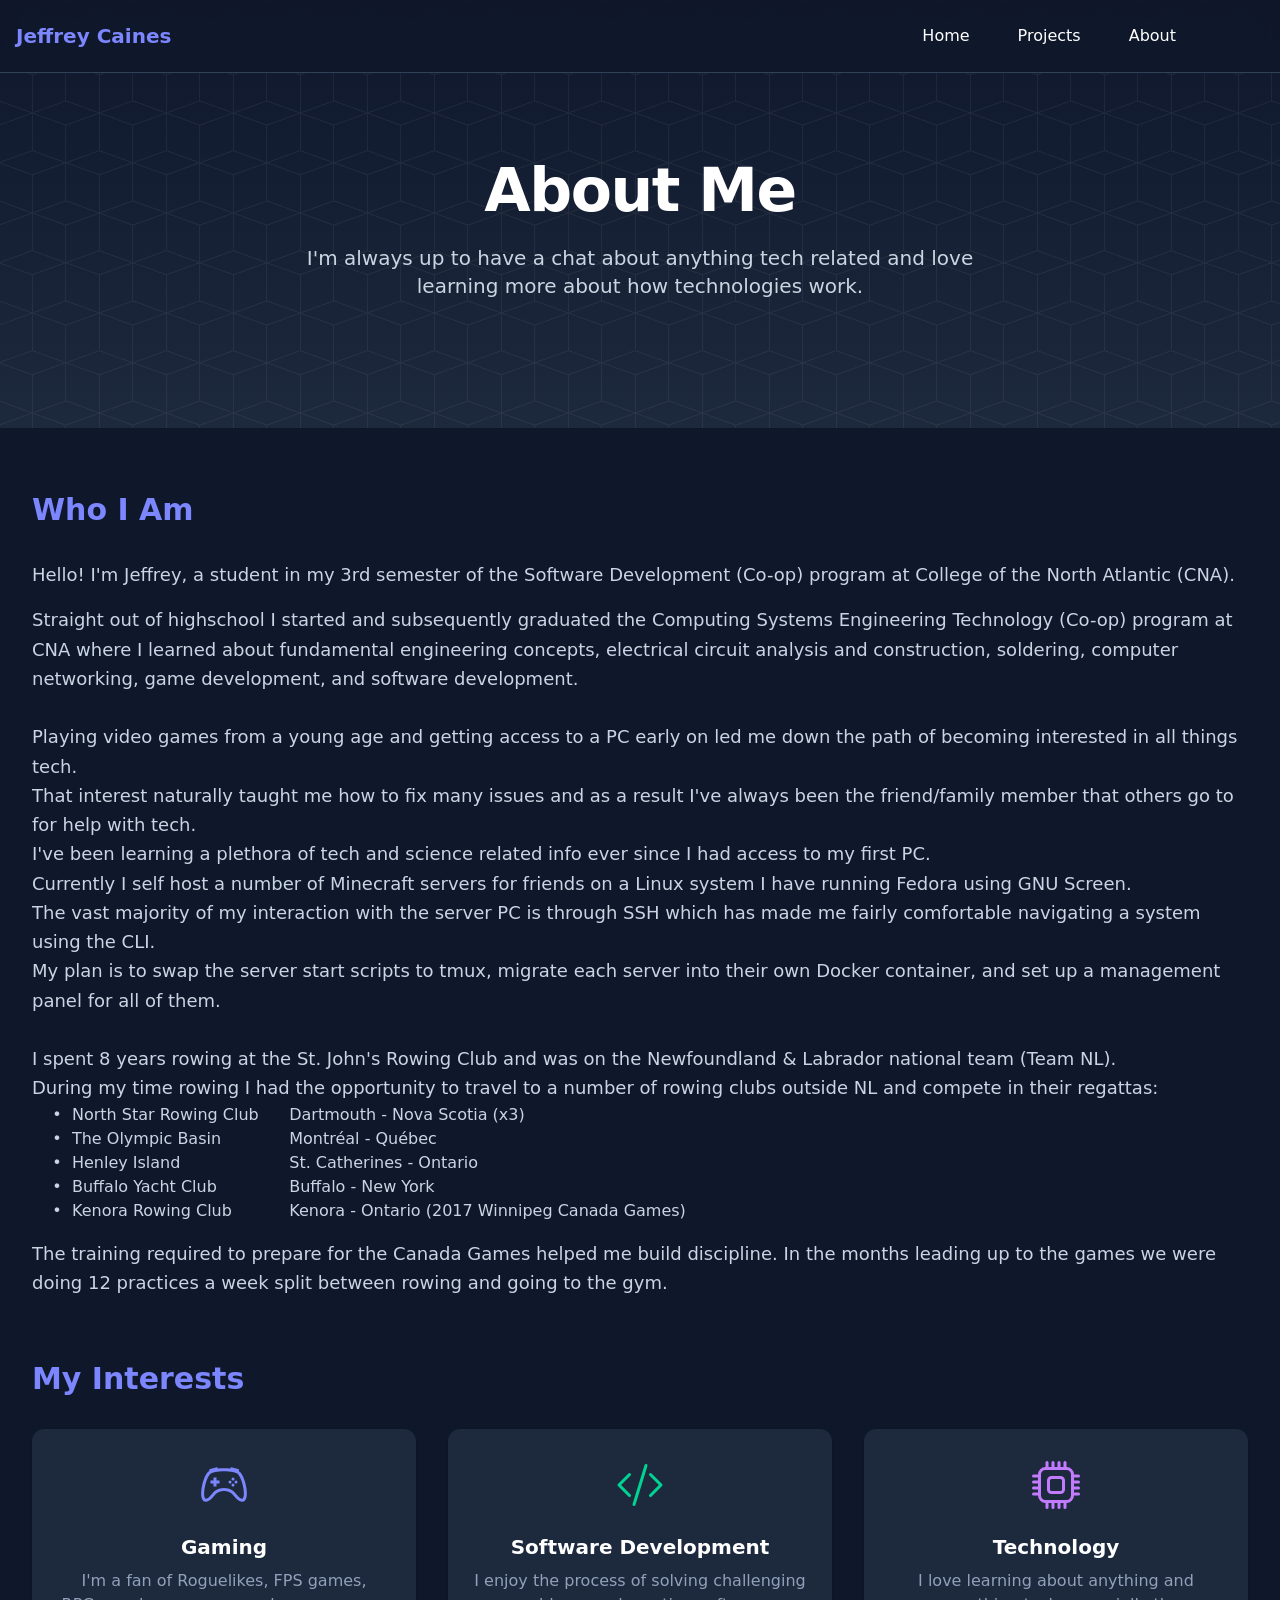
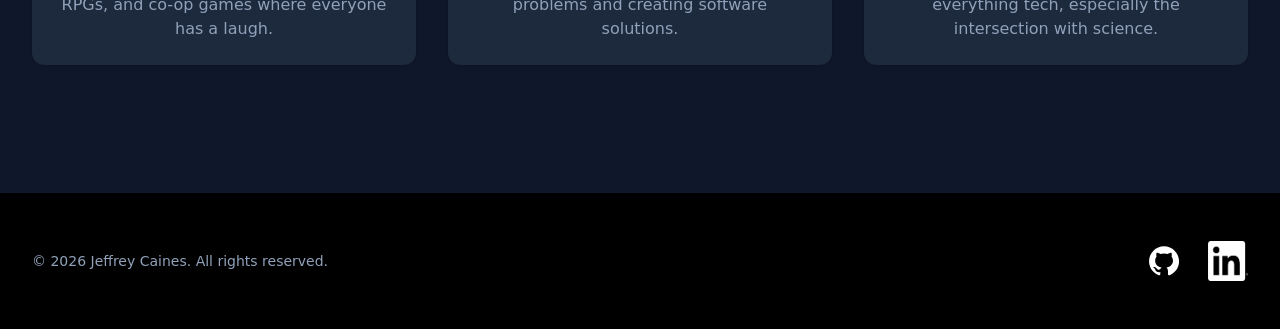
==== commit b8dace7f: "Update navbar href padding" ====
--- a/about.html
+++ b/about.html
@@ -16,9 +16,9 @@
             </button>
             <div class="hidden w-full md:block md:w-auto" id="mobile-menu">
                 <ul class="font-medium flex flex-col p-4 border rounded-lg shadow-sm  border-slate-700 md:p-0 md:flex-row md:mr-16 md:items-center md:border-none md:shadow-none">
-                    <li><a href="/"         class="block py-2 pl-2 rounded mx-4 text-white hover:bg-slate-800 hover:text-indigo-500">Home</a></li>
-                    <li><a href="/projects" class="block py-2 pl-2 rounded mx-4 text-white hover:bg-slate-800 hover:text-indigo-500">Projects</a></li>
-                    <li><a href="/about"    class="block py-2 pl-2 rounded mx-4 text-white hover:bg-slate-800 hover:text-indigo-500">About</a></li>
+                    <li><a href="/"         class="block py-2 px-2 rounded mx-4 text-white hover:bg-slate-800 hover:text-indigo-500">Home</a></li>
+                    <li><a href="/projects" class="block py-2 px-2 rounded mx-4 text-white hover:bg-slate-800 hover:text-indigo-500">Projects</a></li>
+                    <li><a href="/about"    class="block py-2 px-2 rounded mx-4 text-white hover:bg-slate-800 hover:text-indigo-500">About</a></li>
                     <!-- <li><a href="/resume"   class="block py-2 pl-2 rounded mx-4 text-white hover:bg-slate-800 hover:text-indigo-500">Resume</a></li> -->
                 </ul>
             </div>
